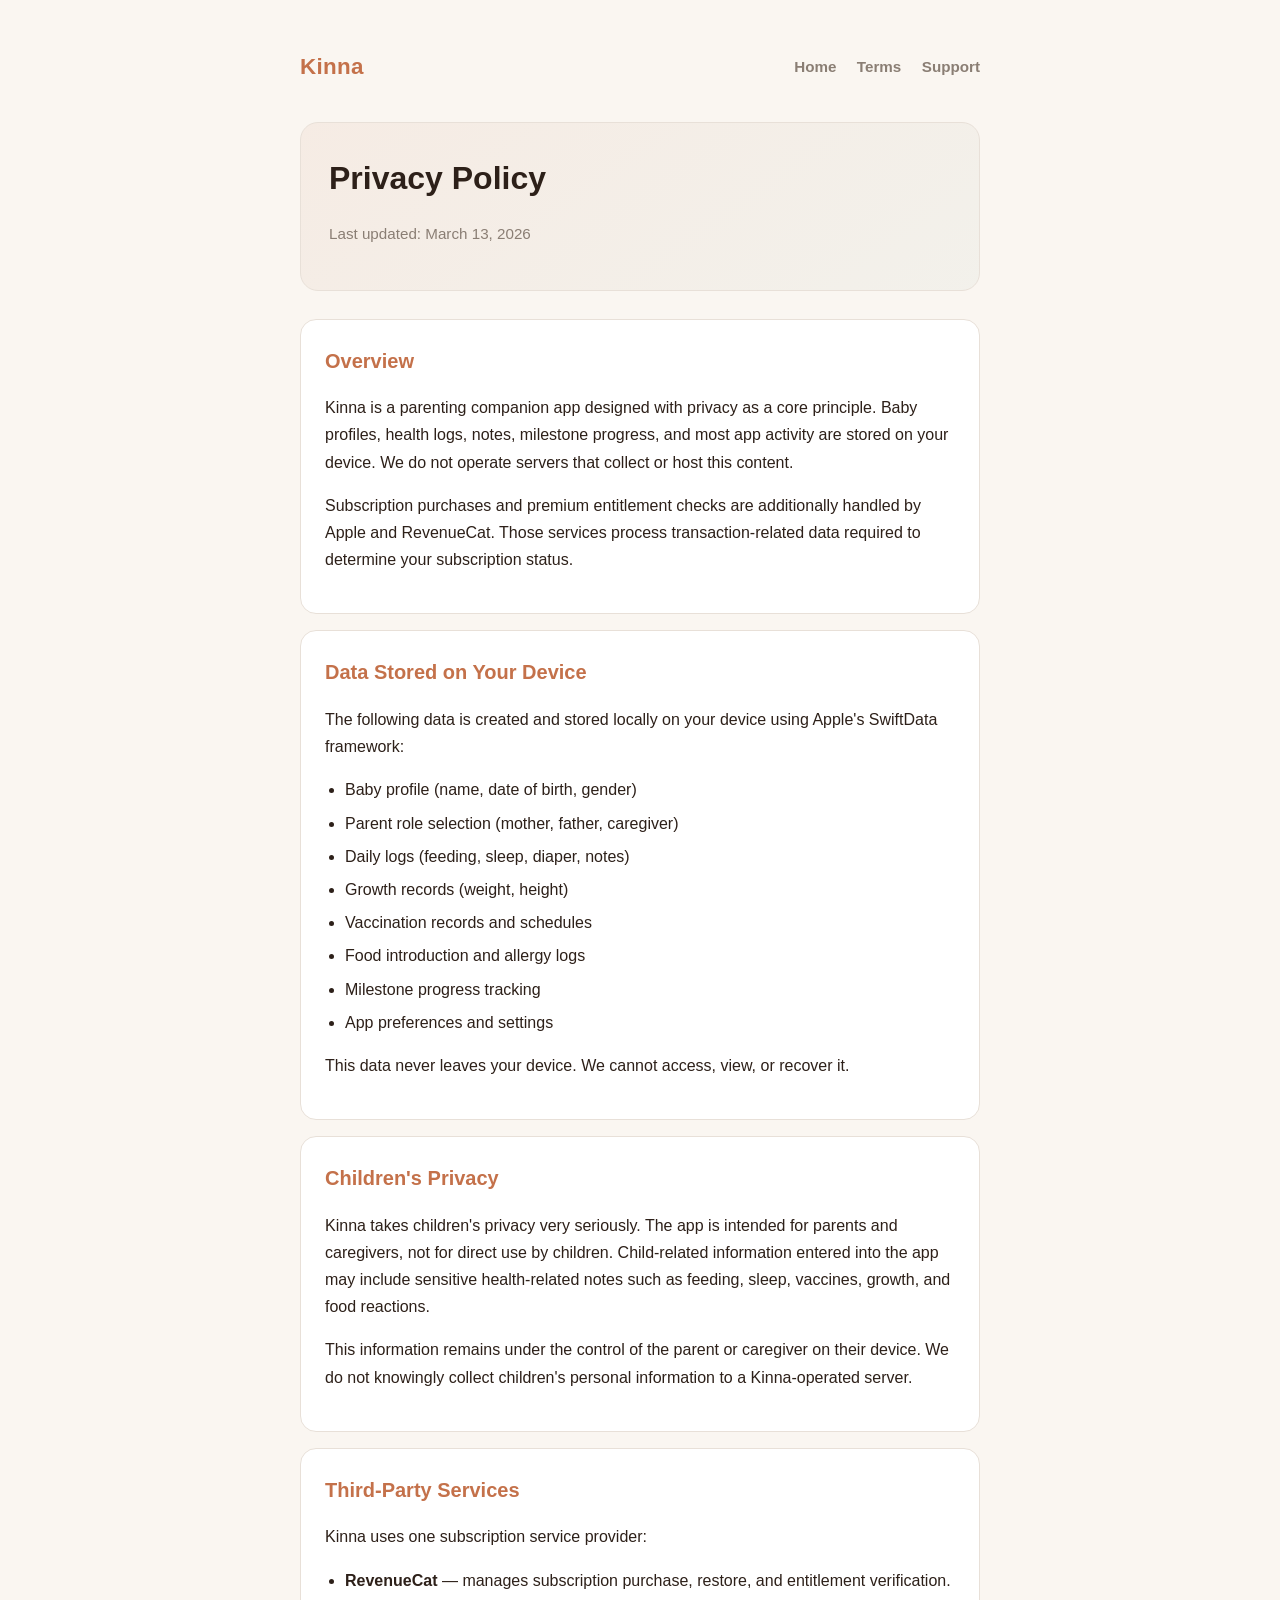
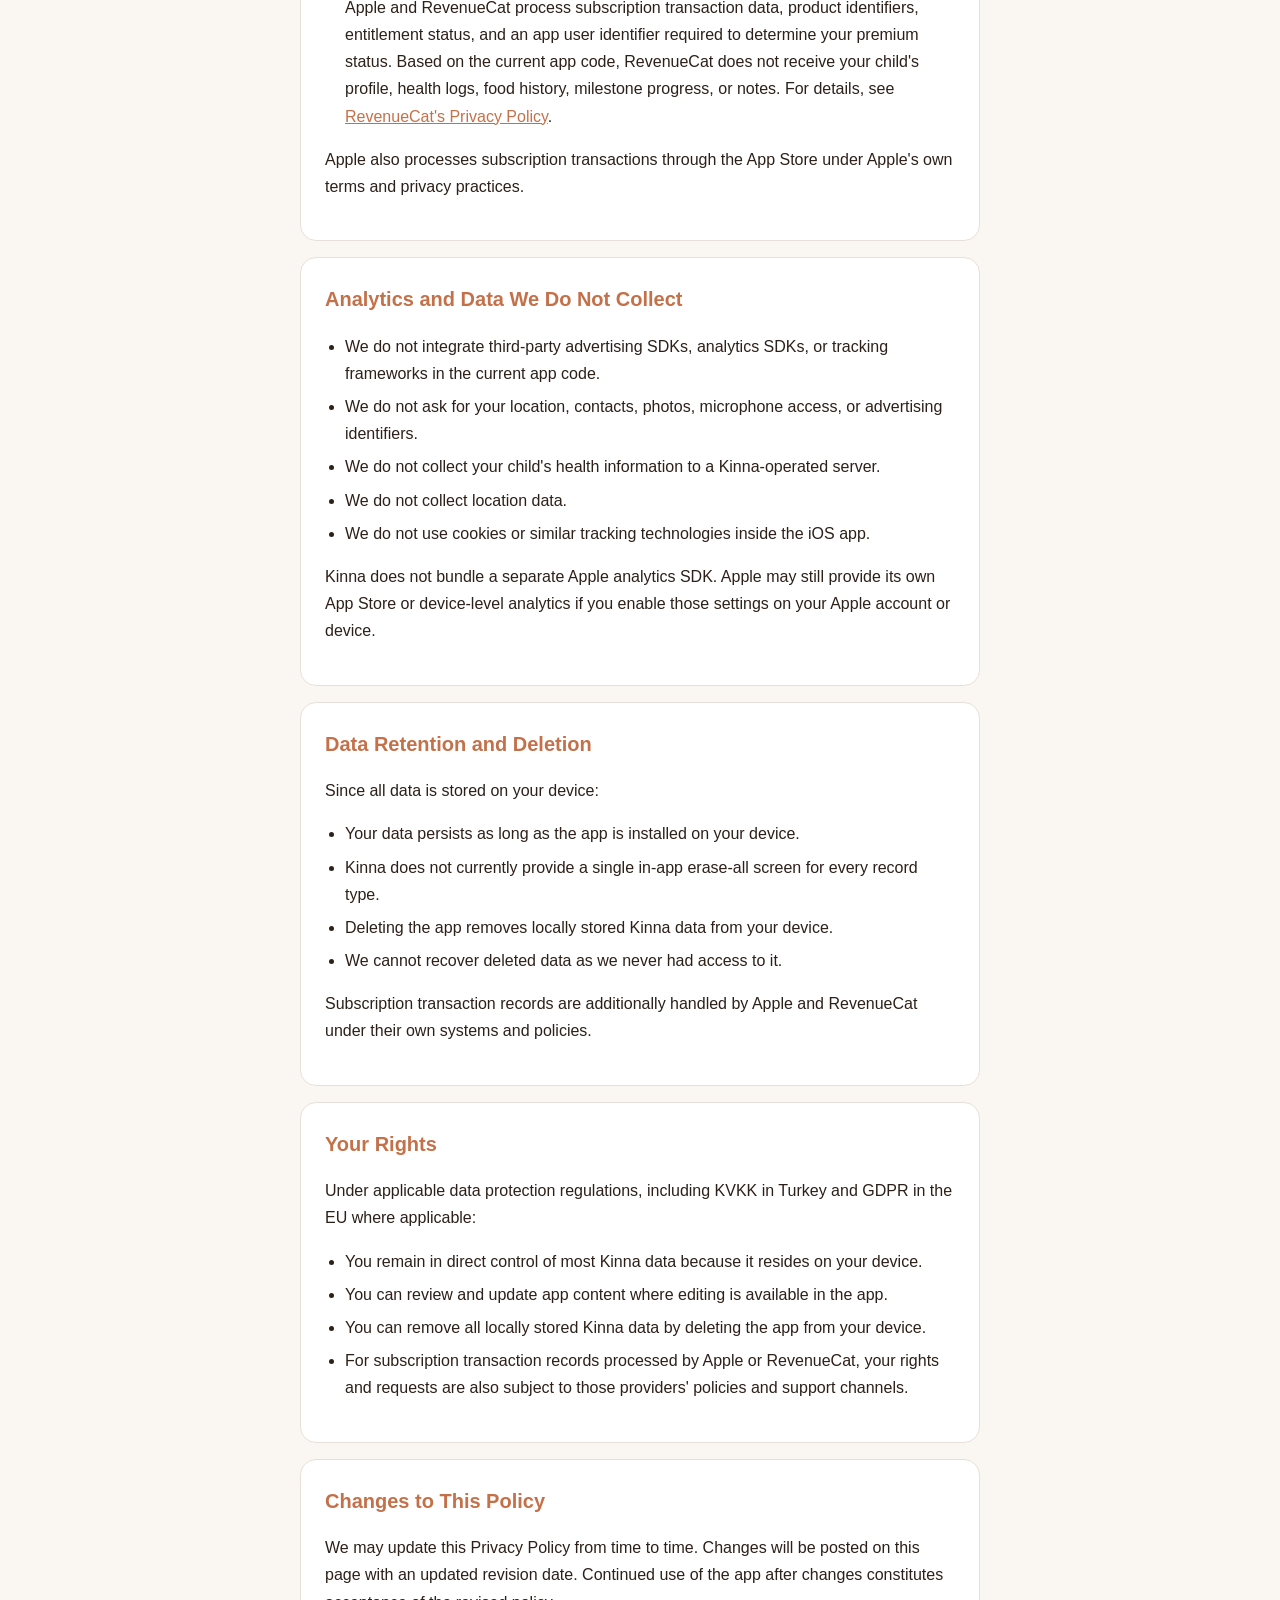
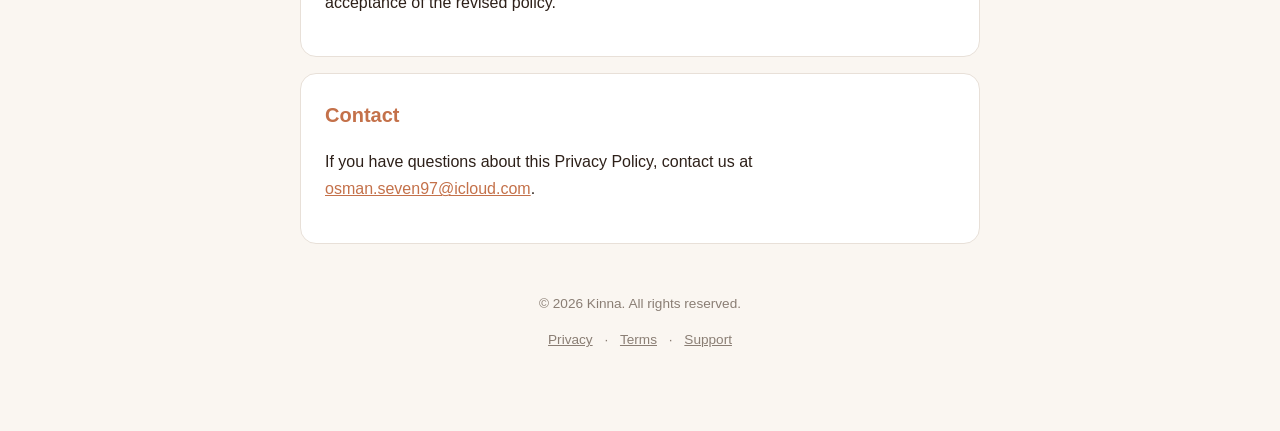
==== docs/privacy.html @ 71f93d7b "Add GitHub Pages: privacy policy, terms of use, support, and landing page Kinna web presence for App" ====
<!doctype html>
<html lang="en">
<head>
  <meta charset="utf-8" />
  <meta name="viewport" content="width=device-width, initial-scale=1" />
  <title>Privacy Policy | Kinna</title>
  <link rel="stylesheet" href="style.css" />
</head>
<body>
  <div class="container">
    <header>
      <div class="brand">Kinna</div>
      <nav>
        <a href="index.html">Home</a>
        <a href="terms.html">Terms</a>
        <a href="support.html">Support</a>
      </nav>
    </header>

    <section class="hero">
      <h1>Privacy Policy</h1>
      <p class="subtitle">Last updated: March 13, 2026</p>
    </section>

    <div class="card">
      <h2>Overview</h2>
      <p>Kinna is a parenting companion app designed with privacy as a core principle. Baby profiles, health logs, notes, milestone progress, and most app activity are stored on your device. We do not operate servers that collect or host this content.</p>
      <p>Subscription purchases and premium entitlement checks are additionally handled by Apple and RevenueCat. Those services process transaction-related data required to determine your subscription status.</p>
    </div>

    <div class="card">
      <h2>Data Stored on Your Device</h2>
      <p>The following data is created and stored locally on your device using Apple's SwiftData framework:</p>
      <ul>
        <li>Baby profile (name, date of birth, gender)</li>
        <li>Parent role selection (mother, father, caregiver)</li>
        <li>Daily logs (feeding, sleep, diaper, notes)</li>
        <li>Growth records (weight, height)</li>
        <li>Vaccination records and schedules</li>
        <li>Food introduction and allergy logs</li>
        <li>Milestone progress tracking</li>
        <li>App preferences and settings</li>
      </ul>
      <p>This data never leaves your device. We cannot access, view, or recover it.</p>
    </div>

    <div class="card">
      <h2>Children's Privacy</h2>
      <p>Kinna takes children's privacy very seriously. The app is intended for parents and caregivers, not for direct use by children. Child-related information entered into the app may include sensitive health-related notes such as feeding, sleep, vaccines, growth, and food reactions.</p>
      <p>This information remains under the control of the parent or caregiver on their device. We do not knowingly collect children's personal information to a Kinna-operated server.</p>
    </div>

    <div class="card">
      <h2>Third-Party Services</h2>
      <p>Kinna uses one subscription service provider:</p>
      <ul>
        <li><strong>RevenueCat</strong> — manages subscription purchase, restore, and entitlement verification. Apple and RevenueCat process subscription transaction data, product identifiers, entitlement status, and an app user identifier required to determine your premium status. Based on the current app code, RevenueCat does not receive your child's profile, health logs, food history, milestone progress, or notes. For details, see <a href="https://www.revenuecat.com/privacy/" target="_blank" rel="noopener">RevenueCat's Privacy Policy</a>.</li>
      </ul>
      <p>Apple also processes subscription transactions through the App Store under Apple's own terms and privacy practices.</p>
    </div>

    <div class="card">
      <h2>Analytics and Data We Do Not Collect</h2>
      <ul>
        <li>We do not integrate third-party advertising SDKs, analytics SDKs, or tracking frameworks in the current app code.</li>
        <li>We do not ask for your location, contacts, photos, microphone access, or advertising identifiers.</li>
        <li>We do not collect your child's health information to a Kinna-operated server.</li>
        <li>We do not collect location data.</li>
        <li>We do not use cookies or similar tracking technologies inside the iOS app.</li>
      </ul>
      <p>Kinna does not bundle a separate Apple analytics SDK. Apple may still provide its own App Store or device-level analytics if you enable those settings on your Apple account or device.</p>
    </div>

    <div class="card">
      <h2>Data Retention and Deletion</h2>
      <p>Since all data is stored on your device:</p>
      <ul>
        <li>Your data persists as long as the app is installed on your device.</li>
        <li>Kinna does not currently provide a single in-app erase-all screen for every record type.</li>
        <li>Deleting the app removes locally stored Kinna data from your device.</li>
        <li>We cannot recover deleted data as we never had access to it.</li>
      </ul>
      <p>Subscription transaction records are additionally handled by Apple and RevenueCat under their own systems and policies.</p>
    </div>

    <div class="card">
      <h2>Your Rights</h2>
      <p>Under applicable data protection regulations, including KVKK in Turkey and GDPR in the EU where applicable:</p>
      <ul>
        <li>You remain in direct control of most Kinna data because it resides on your device.</li>
        <li>You can review and update app content where editing is available in the app.</li>
        <li>You can remove all locally stored Kinna data by deleting the app from your device.</li>
        <li>For subscription transaction records processed by Apple or RevenueCat, your rights and requests are also subject to those providers' policies and support channels.</li>
      </ul>
    </div>

    <div class="card">
      <h2>Changes to This Policy</h2>
      <p>We may update this Privacy Policy from time to time. Changes will be posted on this page with an updated revision date. Continued use of the app after changes constitutes acceptance of the revised policy.</p>
    </div>

    <div class="card">
      <h2>Contact</h2>
      <p>If you have questions about this Privacy Policy, contact us at <a href="mailto:osman.seven97@icloud.com">osman.seven97@icloud.com</a>.</p>
    </div>

    <footer>
      <p>&copy; 2026 Kinna. All rights reserved.</p>
      <a href="privacy.html">Privacy</a> &middot;
      <a href="terms.html">Terms</a> &middot;
      <a href="support.html">Support</a>
    </footer>
  </div>
</body>
</html>
---- docs/style.css ----
:root {
  --bg: #faf6f1;
  --card: #ffffff;
  --text: #2d2019;
  --muted: #8a7e74;
  --accent: #c4714a;
  --accent-2: #7a9e8a;
  --border: #e8e0d8;
  --cream: #f5efe8;
  --terra: #c4714a;
  --sage: #7a9e8a;
  --alert: #d44a3c;
}

* { box-sizing: border-box; }

body {
  margin: 0;
  font-family: -apple-system, BlinkMacSystemFont, "SF Pro Text", "Segoe UI", sans-serif;
  background: var(--bg);
  color: var(--text);
  line-height: 1.7;
}

.container {
  max-width: 720px;
  margin: 0 auto;
  padding: 48px 20px 80px;
}

header {
  display: flex;
  justify-content: space-between;
  align-items: center;
  gap: 16px;
  margin-bottom: 36px;
}

.brand {
  font-size: 1.4rem;
  font-weight: 700;
  color: var(--terra);
  letter-spacing: 0.3px;
}

nav a {
  color: var(--muted);
  text-decoration: none;
  margin-left: 16px;
  font-weight: 600;
  font-size: 0.95rem;
}

nav a:hover { color: var(--text); }

.hero {
  background: linear-gradient(145deg, rgba(196,113,74,0.08), rgba(122,158,138,0.06));
  border: 1px solid var(--border);
  border-radius: 18px;
  padding: 28px;
  margin-bottom: 28px;
}

h1 {
  font-size: 2rem;
  margin: 0 0 8px;
  color: var(--text);
}

h2 {
  font-size: 1.25rem;
  margin-top: 0;
  color: var(--terra);
}

h3 {
  font-size: 1.05rem;
  margin-top: 20px;
  margin-bottom: 8px;
}

.card {
  background: var(--card);
  border: 1px solid var(--border);
  border-radius: 16px;
  padding: 24px;
  margin-top: 16px;
}

.card-alert {
  background: rgba(212,74,60,0.06);
  border: 1px solid rgba(212,74,60,0.2);
  border-radius: 16px;
  padding: 24px;
  margin-top: 16px;
}

.card-alert h2 {
  color: var(--alert);
}

a { color: var(--terra); }
a:hover { color: var(--accent-2); }

ul { padding-left: 20px; }
li { margin-bottom: 6px; }

.subtitle {
  color: var(--muted);
  font-size: 0.95rem;
}

footer {
  margin-top: 48px;
  color: var(--muted);
  font-size: 0.85rem;
  text-align: center;
}

footer a {
  color: var(--muted);
  margin: 0 8px;
}

@media (max-width: 480px) {
  .container { padding: 24px 16px 60px; }
  h1 { font-size: 1.6rem; }
  header { flex-direction: column; align-items: flex-start; gap: 8px; }
  nav a { margin-left: 0; margin-right: 12px; }
}
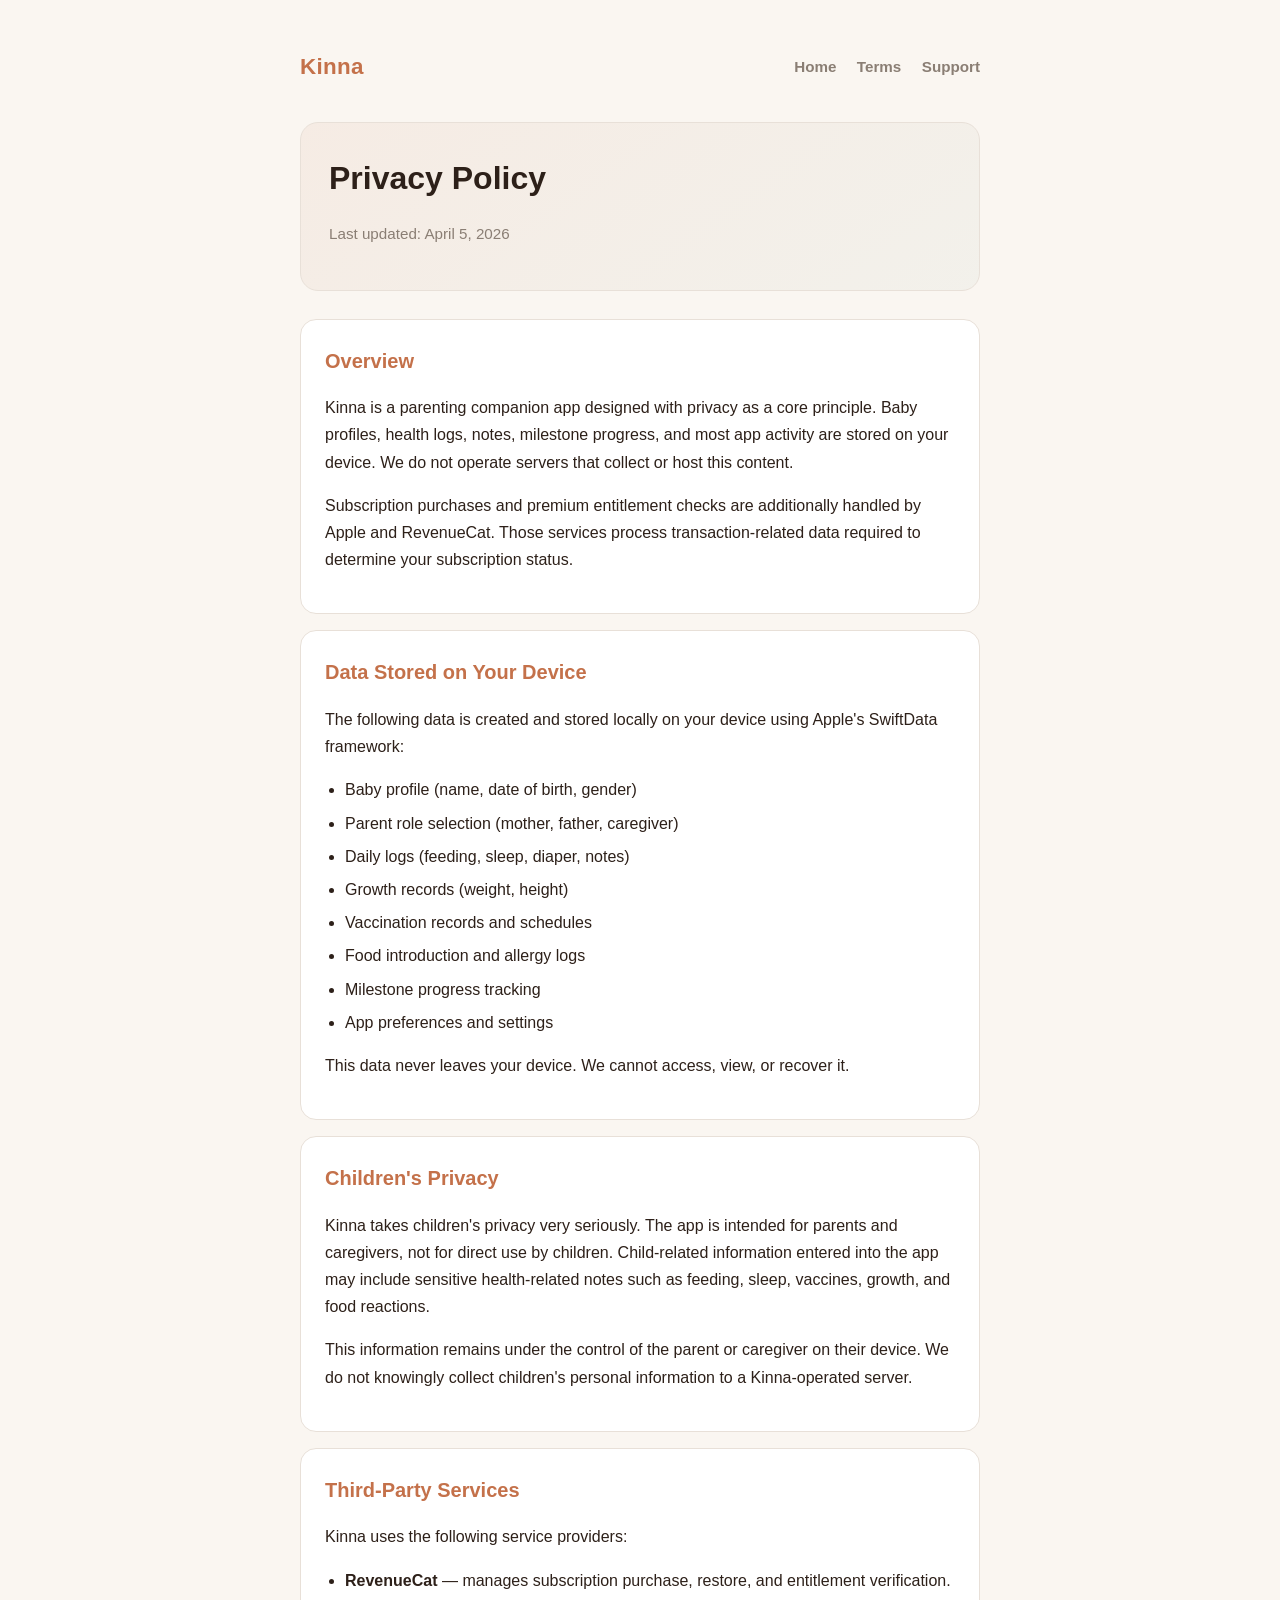
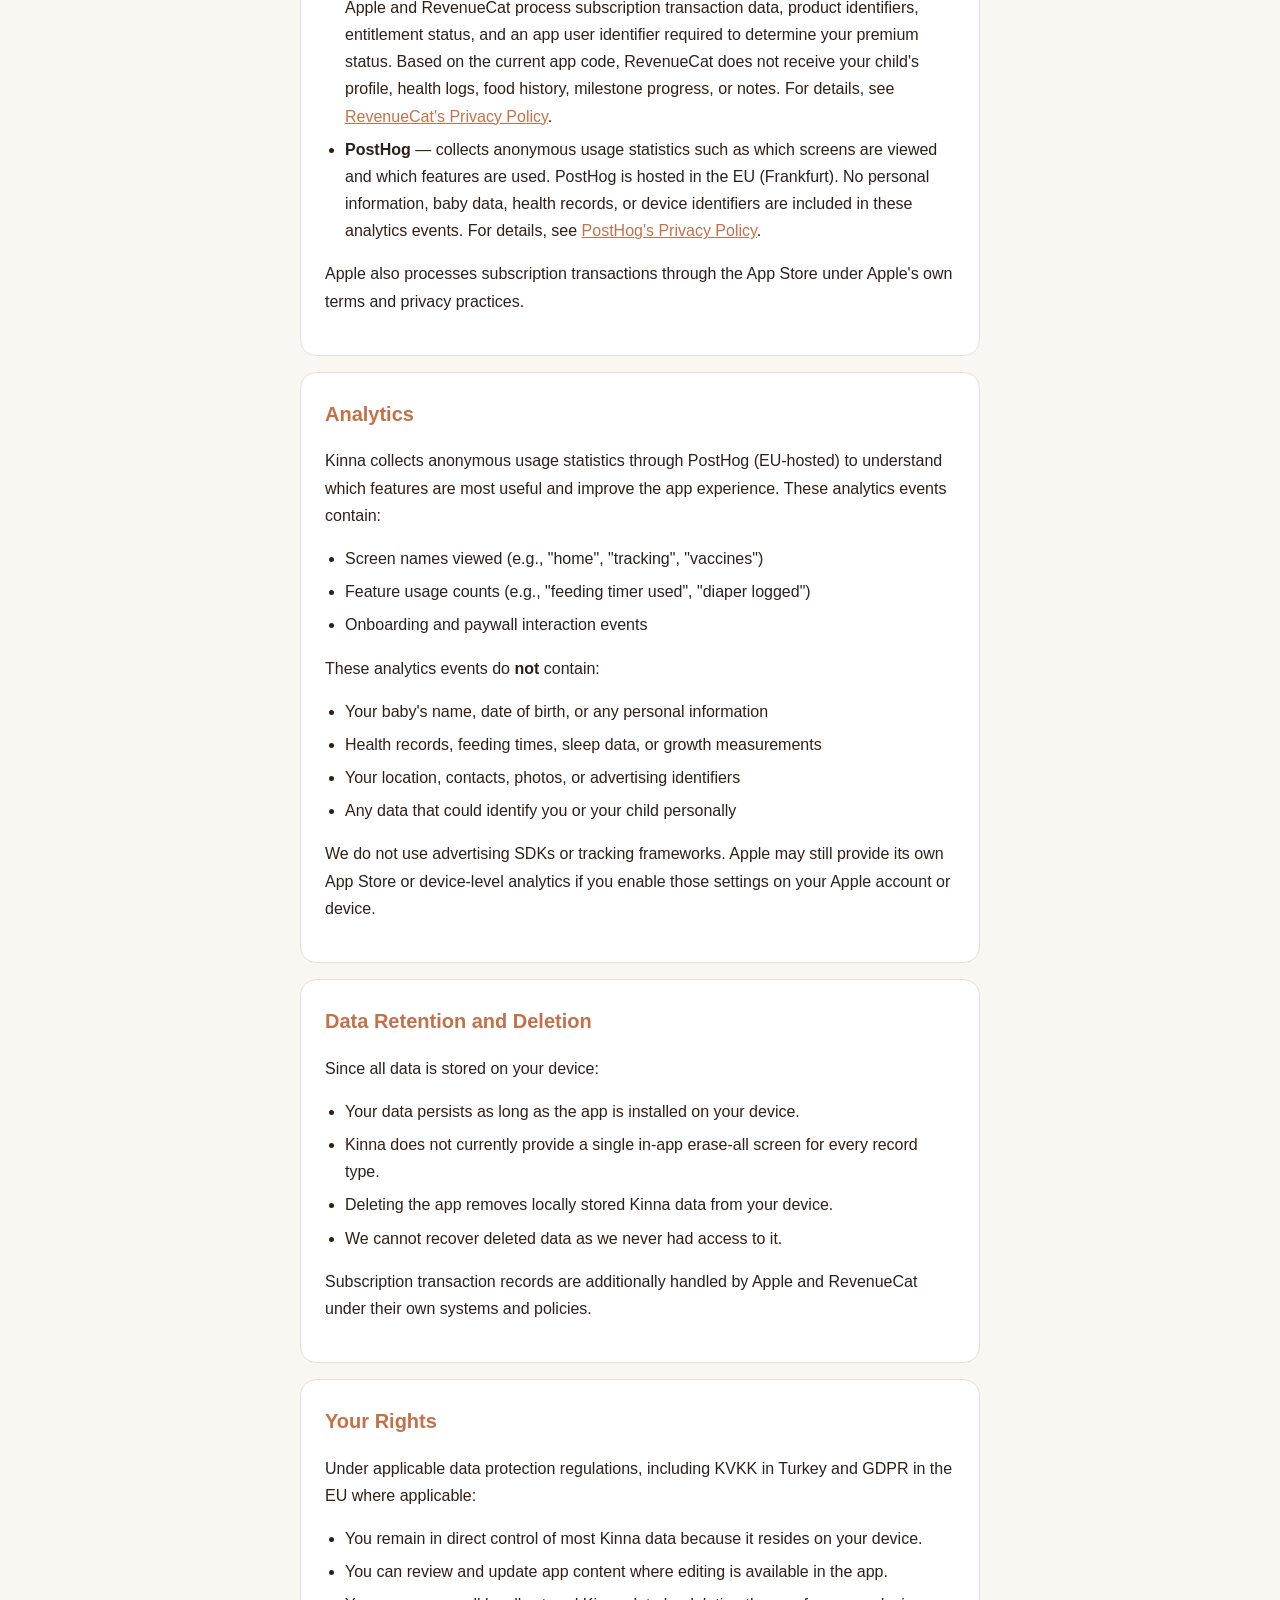
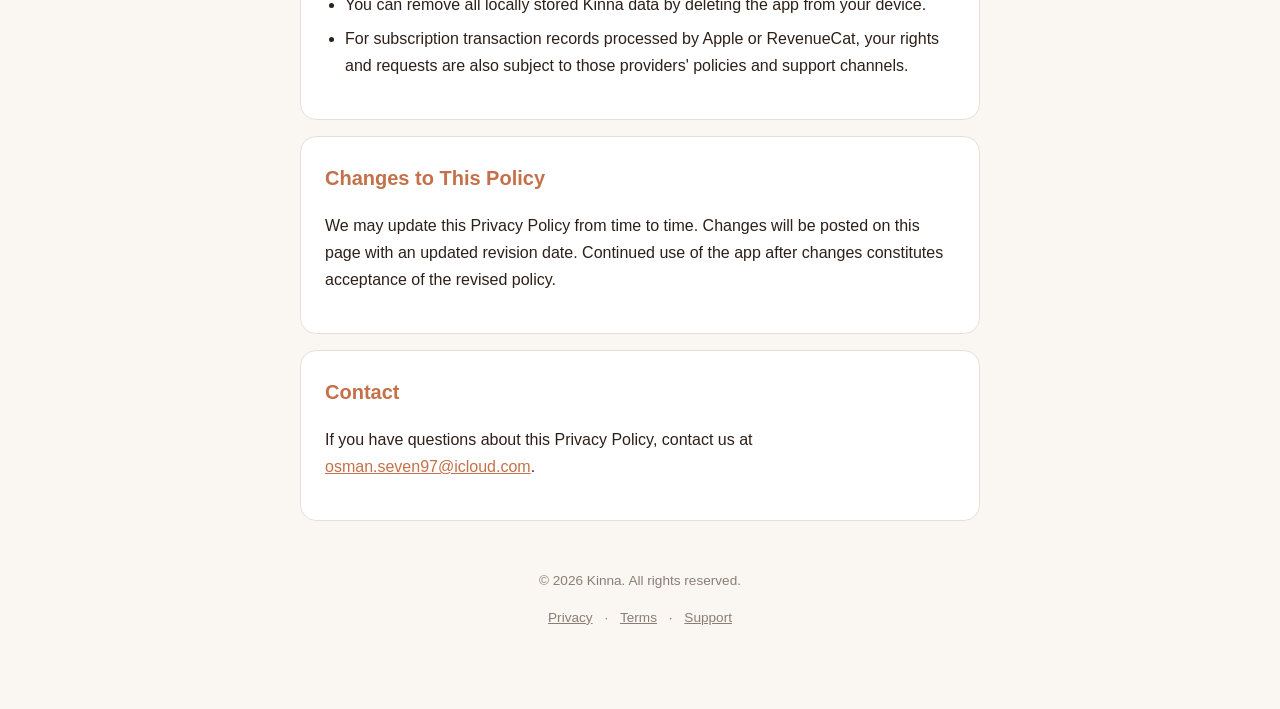
==== commit 82eefb5e: "Add PostHog analytics, AdServices attribution, FAQ & Sources screens (v1.1.0) - PostHog EU Cloud int" ====
--- a/docs/privacy.html
+++ b/docs/privacy.html
@@ -19,7 +19,7 @@
 
     <section class="hero">
       <h1>Privacy Policy</h1>
-      <p class="subtitle">Last updated: March 13, 2026</p>
+      <p class="subtitle">Last updated: April 5, 2026</p>
     </section>
 
     <div class="card">
@@ -52,23 +52,30 @@
 
     <div class="card">
       <h2>Third-Party Services</h2>
-      <p>Kinna uses one subscription service provider:</p>
+      <p>Kinna uses the following service providers:</p>
       <ul>
         <li><strong>RevenueCat</strong> — manages subscription purchase, restore, and entitlement verification. Apple and RevenueCat process subscription transaction data, product identifiers, entitlement status, and an app user identifier required to determine your premium status. Based on the current app code, RevenueCat does not receive your child's profile, health logs, food history, milestone progress, or notes. For details, see <a href="https://www.revenuecat.com/privacy/" target="_blank" rel="noopener">RevenueCat's Privacy Policy</a>.</li>
+        <li><strong>PostHog</strong> — collects anonymous usage statistics such as which screens are viewed and which features are used. PostHog is hosted in the EU (Frankfurt). No personal information, baby data, health records, or device identifiers are included in these analytics events. For details, see <a href="https://posthog.com/privacy" target="_blank" rel="noopener">PostHog's Privacy Policy</a>.</li>
       </ul>
       <p>Apple also processes subscription transactions through the App Store under Apple's own terms and privacy practices.</p>
     </div>
 
     <div class="card">
-      <h2>Analytics and Data We Do Not Collect</h2>
+      <h2>Analytics</h2>
+      <p>Kinna collects anonymous usage statistics through PostHog (EU-hosted) to understand which features are most useful and improve the app experience. These analytics events contain:</p>
       <ul>
-        <li>We do not integrate third-party advertising SDKs, analytics SDKs, or tracking frameworks in the current app code.</li>
-        <li>We do not ask for your location, contacts, photos, microphone access, or advertising identifiers.</li>
-        <li>We do not collect your child's health information to a Kinna-operated server.</li>
-        <li>We do not collect location data.</li>
-        <li>We do not use cookies or similar tracking technologies inside the iOS app.</li>
+        <li>Screen names viewed (e.g., "home", "tracking", "vaccines")</li>
+        <li>Feature usage counts (e.g., "feeding timer used", "diaper logged")</li>
+        <li>Onboarding and paywall interaction events</li>
       </ul>
-      <p>Kinna does not bundle a separate Apple analytics SDK. Apple may still provide its own App Store or device-level analytics if you enable those settings on your Apple account or device.</p>
+      <p>These analytics events do <strong>not</strong> contain:</p>
+      <ul>
+        <li>Your baby's name, date of birth, or any personal information</li>
+        <li>Health records, feeding times, sleep data, or growth measurements</li>
+        <li>Your location, contacts, photos, or advertising identifiers</li>
+        <li>Any data that could identify you or your child personally</li>
+      </ul>
+      <p>We do not use advertising SDKs or tracking frameworks. Apple may still provide its own App Store or device-level analytics if you enable those settings on your Apple account or device.</p>
     </div>
 
     <div class="card">
